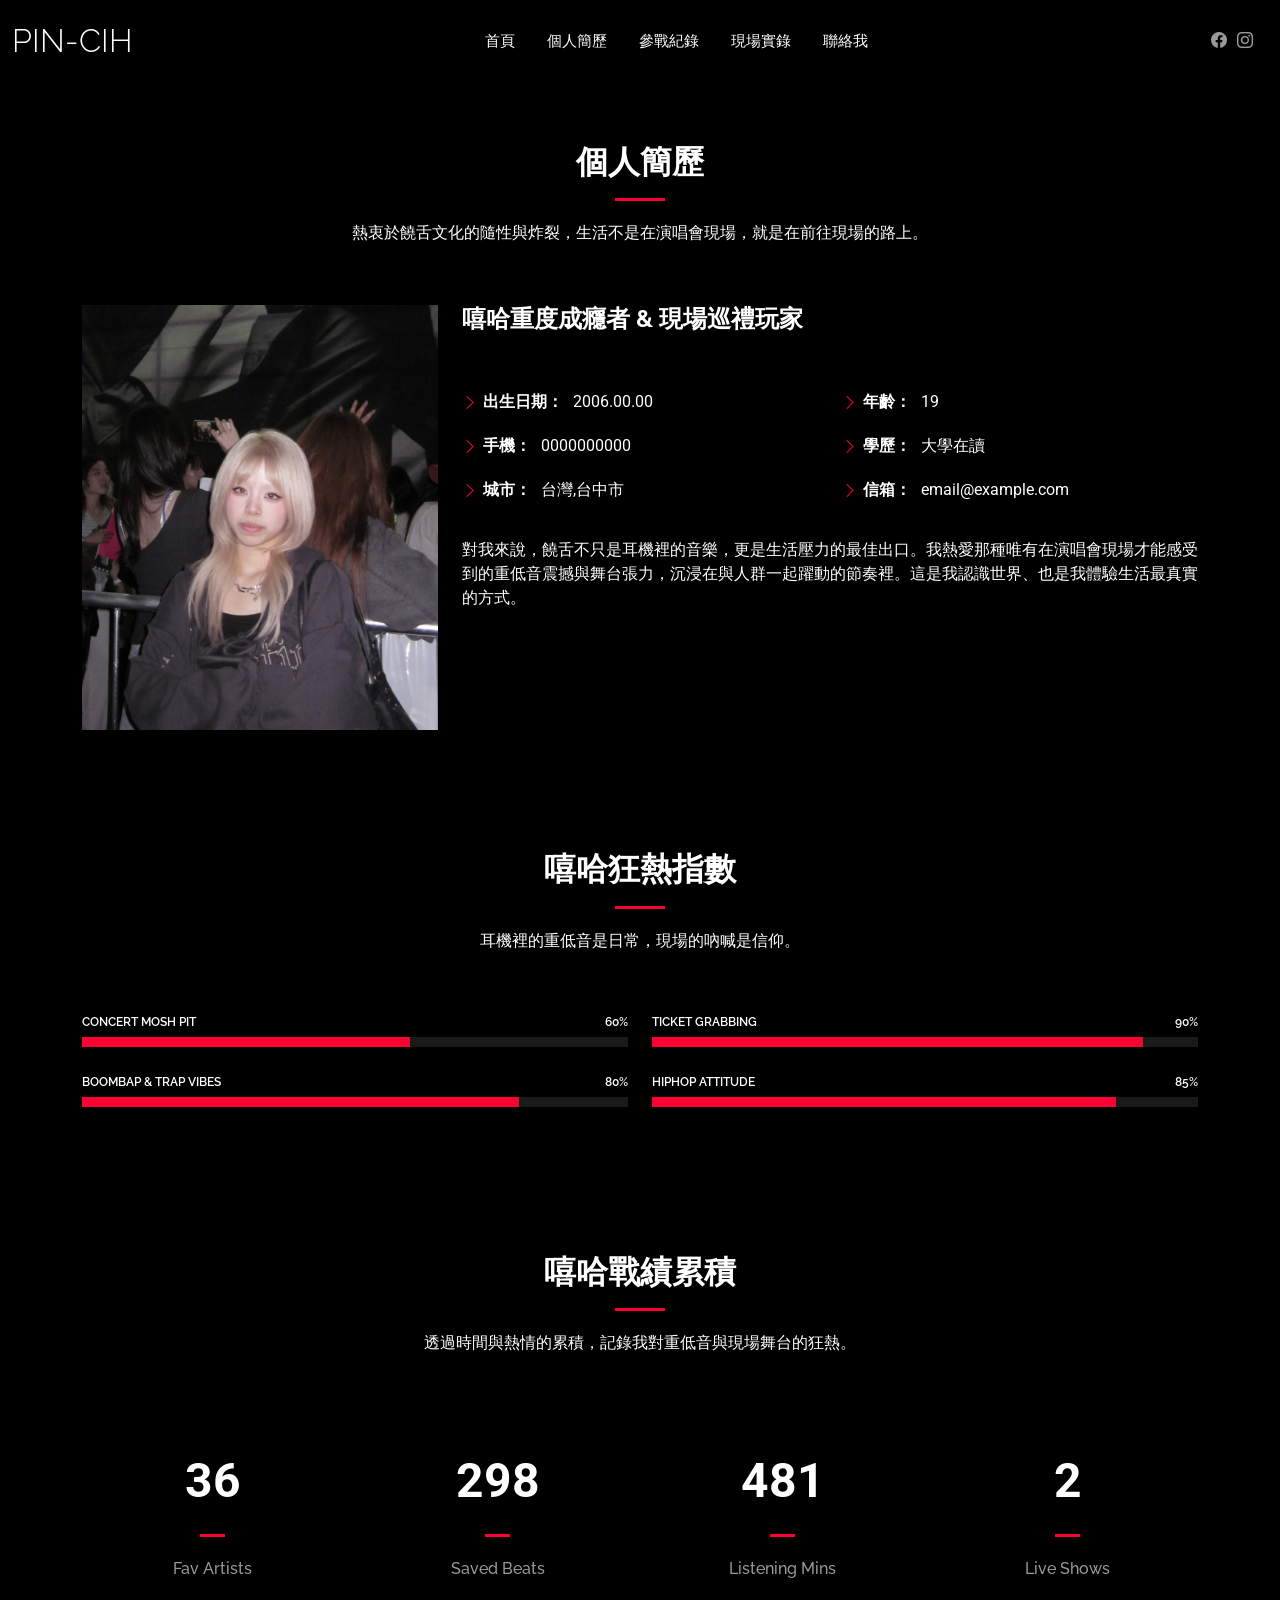
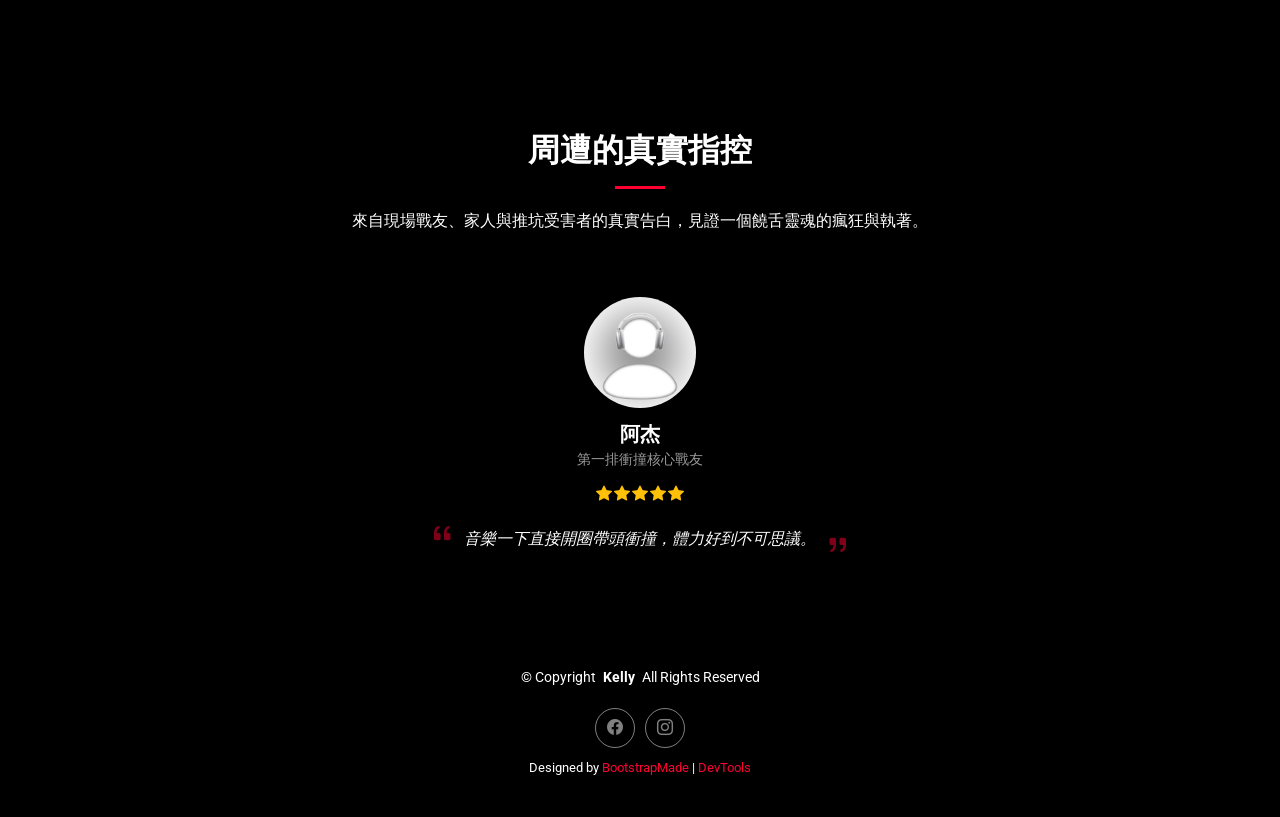
==== about.html @ 62c49e7a "Add files via upload" ====
<!DOCTYPE html>
<html lang="en">

<head>
  <meta charset="utf-8">
  <meta content="width=device-width, initial-scale=1.0" name="viewport">
  <title>About - Kelly Bootstrap Template</title>
  <meta name="description" content="">
  <meta name="keywords" content="">

  <!-- Favicons -->
  <link href="assets/img/49.PNG" rel="icon">
  <link href="assets/img/49.PNG" rel="apple-touch-icon">

  <!-- Fonts -->
  <link href="https://fonts.googleapis.com" rel="preconnect">
  <link href="https://fonts.gstatic.com" rel="preconnect" crossorigin>
  <link href="https://fonts.googleapis.com/css2?family=Roboto:ital,wght@0,100;0,300;0,400;0,500;0,700;0,900;1,100;1,300;1,400;1,500;1,700;1,900&family=Poppins:ital,wght@0,100;0,200;0,300;0,400;0,500;0,600;0,700;0,800;0,900;1,100;1,200;1,300;1,400;1,500;1,600;1,700;1,800;1,900&family=Raleway:ital,wght@0,100;0,200;0,300;0,400;0,500;0,600;0,700;0,800;0,900;1,100;1,200;1,300;1,400;1,500;1,600;1,700;1,800;1,900&display=swap" rel="stylesheet">

  <!-- Vendor CSS Files -->
  <link href="assets/vendor/bootstrap/css/bootstrap.min.css" rel="stylesheet">
  <link href="assets/vendor/bootstrap-icons/bootstrap-icons.css" rel="stylesheet">
  <link href="assets/vendor/aos/aos.css" rel="stylesheet">
  <link href="assets/vendor/swiper/swiper-bundle.min.css" rel="stylesheet">
  <link href="assets/vendor/glightbox/css/glightbox.min.css" rel="stylesheet">

  <!-- Main CSS File -->
  <link href="assets/css/main.css" rel="stylesheet">

  <!-- =======================================================
  * Template Name: Kelly
  * Template URL: https://bootstrapmade.com/kelly-free-bootstrap-cv-resume-html-template/
  * Updated: Aug 07 2024 with Bootstrap v5.3.3
  * Author: BootstrapMade.com
  * License: https://bootstrapmade.com/license/
  ======================================================== -->
</head>

<body class="about-page">

  <header id="header" class="header d-flex align-items-center light-background sticky-top">
    <div class="container-fluid position-relative d-flex align-items-center justify-content-between">

      <a href="index.html" class="logo d-flex align-items-center me-auto me-xl-0">
        <!-- Uncomment the line below if you also wish to use an image logo -->
        <!-- <img src="assets/img/logo.png" alt=""> -->
        <h1 class="sitename">PIN-CIH</h1>
      </a>
      <nav id="navmenu" class="navmenu">
        <ul>
          <li><a href="index.html">首頁</a></li>
          <li><a href="about.html">個人簡歷</a></li>
          <li><a href="resume.html">參戰紀錄</a></li>
          <li><a href="portfolio.html">現場實錄 <span class="arrow"></span></a>
          <li><a href="contact.html">聯絡我</a></li>
        </ul>
        <i class="mobile-nav-toggle d-xl-none bi bi-list"></i>
      </nav>
      <div class="header-social-links">
        <a href="#" class="facebook"><i class="bi bi-facebook"></i></a>
        <a href="#" class="instagram"><i class="bi bi-instagram"></i></a>
      </div>
    </div>
  </header>

  <main class="main">

    <!-- About Section -->
    <section id="about" class="about section">

      <!-- Section Title -->
      <div class="container section-title" data-aos="fade-up">
        <h2>個人簡歷</h2>
        <p>熱衷於饒舌文化的隨性與炸裂，生活不是在演唱會現場，就是在前往現場的路上。</p>
      </div><!-- End Section Title -->

      <div class="container" data-aos="fade-up" data-aos-delay="100">

        <div class="row gy-4 justify-content-center">
          <div class="col-lg-4">
            <img src="assets/img/23.JPG" class="img-fluid" alt="">
          </div>
          <div class="col-lg-8 content">
            <h2>嘻哈重度成癮者 &amp; 現場巡禮玩家</h2>
            <p class="fst-italic py-3">
            </p>
            <div class="row">
              <div class="col-lg-6">
                <ul>
                  <li><i class="bi bi-chevron-right"></i> <strong>出生日期：</strong> <span>2006.00.00</span></li>
                  <li><i class="bi bi-chevron-right"></i> <strong>手機：</strong> <span>0000000000</span></li>
                  <li><i class="bi bi-chevron-right"></i> <strong>城市：</strong> <span>台灣,台中市</span></li>
                </ul>
              </div>
              <div class="col-lg-6">
                <ul>
                  <li><i class="bi bi-chevron-right"></i> <strong>年齡：</strong> <span>19</span></li>
                  <li><i class="bi bi-chevron-right"></i> <strong>學歷：</strong> <span>大學在讀</span></li>
                  <li><i class="bi bi-chevron-right"></i> <strong>信箱：</strong> <span>email@example.com</span></li>
                </ul>
              </div>
            </div>
            <p class="py-3">
              對我來說，饒舌不只是耳機裡的音樂，更是生活壓力的最佳出口。我熱愛那種唯有在演唱會現場才能感受到的重低音震撼與舞台張力，沉浸在與人群一起躍動的節奏裡。這是我認識世界、也是我體驗生活最真實的方式。
            </p>
          </div>
        </div>

      </div>

    </section><!-- /About Section -->

    <!-- Skills Section -->
    <section id="skills" class="skills section">

      <!-- Section Title -->
      <div class="container section-title" data-aos="fade-up">
        <h2>嘻哈狂熱指數</h2>
        <p>耳機裡的重低音是日常，現場的吶喊是信仰。</p>
      </div><!-- End Section Title -->

      <div class="container" data-aos="fade-up" data-aos-delay="100">

        <div class="row skills-content skills-animation">

          <div class="col-lg-6">

            <div class="progress">
              <span class="skill"><span>CONCERT MOSH PIT</span> <i class="val">60%</i></span>
              <div class="progress-bar-wrap">
                <div class="progress-bar" role="progressbar" aria-valuenow="60" aria-valuemin="0" aria-valuemax="100"></div>
              </div>
            </div><!-- End Skills Item -->

            <div class="progress">
              <span class="skill"><span>BOOMBAP & TRAP VIBES</span> <i class="val">80%</i></span>
              <div class="progress-bar-wrap">
                <div class="progress-bar" role="progressbar" aria-valuenow="80" aria-valuemin="0" aria-valuemax="100"></div>
              </div>
            </div><!-- End Skills Item -->

          </div>

          <div class="col-lg-6">

            <div class="progress">
              <span class="skill"><span>TICKET GRABBING</span> <i class="val">90%</i></span>
              <div class="progress-bar-wrap">
                <div class="progress-bar" role="progressbar" aria-valuenow="90" aria-valuemin="0" aria-valuemax="100"></div>
              </div>
            </div><!-- End Skills Item -->

            <div class="progress">
              <span class="skill"><span>HIPHOP ATTITUDE</span> <i class="val">85%</i></span>
              <div class="progress-bar-wrap">
                <div class="progress-bar" role="progressbar" aria-valuenow="85" aria-valuemin="0" aria-valuemax="100"></div>
              </div>
            </div><!-- End Skills Item -->

          </div>

        </div>

      </div>

    </section><!-- /Skills Section -->

    <!-- Stats Section -->
    <section id="stats" class="stats section">

      <!-- Section Title -->
      <div class="container section-title" data-aos="fade-up">
        <h2>嘻哈戰績累積</h2>
        <p>透過時間與熱情的累積，記錄我對重低音與現場舞台的狂熱。</p>
      </div><!-- End Section Title -->

      <div class="container" data-aos="fade-up" data-aos-delay="100">

        <div class="row gy-4">

          <div class="col-lg-3 col-md-6">
            <div class="stats-item text-center w-100 h-100">
              <span data-purecounter-start="0" data-purecounter-end="71" data-purecounter-duration="1" class="purecounter"></span>
              <p>Fav Artists</p>
            </div>
          </div><!-- End Stats Item -->

          <div class="col-lg-3 col-md-6">
            <div class="stats-item text-center w-100 h-100">
              <span data-purecounter-start="0" data-purecounter-end="608" data-purecounter-duration="1" class="purecounter"></span>
              <p>Saved Beats</p>
            </div>
          </div><!-- End Stats Item -->

          <div class="col-lg-3 col-md-6">
            <div class="stats-item text-center w-100 h-100">
              <span data-purecounter-start="0" data-purecounter-end="1024" data-purecounter-duration="1" class="purecounter"></span>
              <p>Listening Mins</p>
            </div>
          </div><!-- End Stats Item -->

          <div class="col-lg-3 col-md-6">
            <div class="stats-item text-center w-100 h-100">
              <span data-purecounter-start="0" data-purecounter-end="5" data-purecounter-duration="1" class="purecounter"></span>
              <p>Live Shows</p>
            </div>
          </div><!-- End Stats Item -->

        </div>

      </div>

    </section><!-- /Stats Section -->

    <!-- Testimonials Section -->
    <section id="testimonials" class="testimonials section">

      <!-- Section Title -->
      <div class="container section-title" data-aos="fade-up">
        <h2>周遭的真實指控</h2>
        <p>來自現場戰友、家人與推坑受害者的真實告白，見證一個饒舌靈魂的瘋狂與執著。</p>
      </div><!-- End Section Title -->

      <div class="container" data-aos="fade-up" data-aos-delay="100">

        <div class="swiper init-swiper">
          <script type="application/json" class="swiper-config">
            {
              "loop": true,
              "speed": 600,
              "autoplay": {
                "delay": 5000
              },
              "slidesPerView": "auto",
              "pagination": {
                "el": ".swiper-pagination",
                "type": "bullets",
                "clickable": true
              }
            }
          </script>
          <div class="swiper-wrapper">

            <div class="swiper-slide">
              <div class="testimonial-item">
                <img src="assets/img/testimonials/4.jpg" class="testimonial-img" alt="">
                <h3>阿杰</h3>
                <h4>第一排衝撞核心戰友</h4>
                <div class="stars">
                  <i class="bi bi-star-fill"></i><i class="bi bi-star-fill"></i><i class="bi bi-star-fill"></i><i class="bi bi-star-fill"></i><i class="bi bi-star-fill"></i>
                </div>
                <p>
                  <i class="bi bi-quote quote-icon-left"></i>
                  <span>音樂一下直接開圈帶頭衝撞，體力好到不可思議。 </span>
                  <i class="bi bi-quote quote-icon-right"></i>
                </p>
              </div>
            </div><!-- End testimonial item -->

            <div class="swiper-slide">
              <div class="testimonial-item">
                <img src="assets/img/testimonials/22.jpg" class="testimonial-img" alt="">
                <h3>老媽</h3>
                <h4>首席出國審查官</h4>
                <div class="stars">
                  <i class="bi bi-star-fill"></i><i class="bi bi-star-fill"></i><i class="bi bi-star-fill"></i><i class="bi bi-star-fill"></i><i class="bi bi-star-fill"></i>
                </div>
                <p>
                  <i class="bi bi-quote quote-icon-left"></i>
                  <span>她對嘻哈和追現場的執著，已經到了一種讓人佩服的境界。</span>
                  <i class="bi bi-quote quote-icon-right"></i>
                </p>
              </div>
            </div><!-- End testimonial item -->

            <div class="swiper-slide">
              <div class="testimonial-item">
                <img src="assets/img/testimonials/24.jpg" class="testimonial-img" alt="">
                <h3>小明</h3>
                <h4>被推坑的流行樂迷</h4>
                <div class="stars">
                  <i class="bi bi-star-fill"></i><i class="bi bi-star-fill"></i><i class="bi bi-star-fill"></i><i class="bi bi-star-fill"></i><i class="bi bi-star-fill"></i>
                </div>
                <p>
                  <i class="bi bi-quote quote-icon-left"></i>
                  <span>本來我只聽抒情歌，直到被她瘋狂轟炸私房饒舌歌單。</span>
                  <i class="bi bi-quote quote-icon-right"></i>
                </p>
              </div>
            </div><!-- End testimonial item -->

            <div class="swiper-slide">

          </div>
          <div class="swiper-pagination"></div>
        </div>

      </div>

    </section><!-- /Testimonials Section -->

  </main>

  <footer id="footer" class="footer light-background">

    <div class="container">
      <div class="copyright text-center ">
        <p>© <span>Copyright</span> <strong class="px-1 sitename">Kelly</strong> <span>All Rights Reserved<br></span></p>
      </div>
      <div class="social-links d-flex justify-content-center">
        <a href=""><i class="bi bi-facebook"></i></a>
        <a href=""><i class="bi bi-instagram"></i></a>
      </div>
      <div class="credits">
        <!-- All the links in the footer should remain intact. -->
        <!-- You can delete the links only if you've purchased the pro version. -->
        <!-- Licensing information: https://bootstrapmade.com/license/ -->
        <!-- Purchase the pro version with working PHP/AJAX contact form: [buy-url] -->
        Designed by <a href="https://bootstrapmade.com/">BootstrapMade</a> | <a href="https://bootstrapmade.com/tools/">DevTools</a>
      </div>
    </div>

  </footer>

  <!-- Scroll Top -->
  <a href="#" id="scroll-top" class="scroll-top d-flex align-items-center justify-content-center"><i class="bi bi-arrow-up-short"></i></a>

  <!-- Preloader -->
  <div id="preloader"></div>

  <!-- Vendor JS Files -->
  <script src="assets/vendor/bootstrap/js/bootstrap.bundle.min.js"></script>
  <script src="assets/vendor/php-email-form/validate.js"></script>
  <script src="assets/vendor/aos/aos.js"></script>
  <script src="assets/vendor/waypoints/noframework.waypoints.js"></script>
  <script src="assets/vendor/purecounter/purecounter_vanilla.js"></script>
  <script src="assets/vendor/swiper/swiper-bundle.min.js"></script>
  <script src="assets/vendor/glightbox/js/glightbox.min.js"></script>
  <script src="assets/vendor/imagesloaded/imagesloaded.pkgd.min.js"></script>
  <script src="assets/vendor/isotope-layout/isotope.pkgd.min.js"></script>

  <!-- Main JS File -->
  <script src="assets/js/main.js"></script>

</body>

</html>
---- assets/css/main.css ----
/**
* Template Name: Kelly
* Template URL: https://bootstrapmade.com/kelly-free-bootstrap-cv-resume-html-template/
* Updated: Aug 07 2024 with Bootstrap v5.3.3
* Author: BootstrapMade.com
* License: https://bootstrapmade.com/license/
*/

/*--------------------------------------------------------------
# Font & Color Variables
# Help: https://bootstrapmade.com/color-system/
--------------------------------------------------------------*/
/* Fonts */
:root {
  --default-font: "Roboto",  system-ui, -apple-system, "Segoe UI", Roboto, "Helvetica Neue", Arial, "Noto Sans", "Liberation Sans", sans-serif, "Apple Color Emoji", "Segoe UI Emoji", "Segoe UI Symbol", "Noto Color Emoji";
  --heading-font: "Raleway",  sans-serif;
  --nav-font: "Poppins",  sans-serif;
}

/* Global Colors - The following color variables are used throughout the website. Updating them here will change the color scheme of the entire website */
:root { 
  --background-color:#000000; /* Background color for the entire website, including individual sections */
  --default-color:#ffffff; /* Default color used for the majority of the text content across the entire website */
  --heading-color: #ffffff; /* Color for headings, subheadings and title throughout the website */
  --accent-color: #ff0033; /* Accent color that represents your brand on the website. It's used for buttons, links, and other elements that need to stand out */
  --surface-color: #111111; /* The surface color is used as a background of boxed elements within sections, such as cards, icon boxes, or other elements that require a visual separation from the global background. */
  --contrast-color: #ffffff; /* Contrast color for text, ensuring readability against backgrounds of accent, heading, or default colors. */
}

/* Nav Menu Colors - The following color variables are used specifically for the navigation menu. They are separate from the global colors to allow for more customization options */
:root {
  --nav-color: #ffffff;  /* The default color of the main navmenu links */
  --nav-hover-color: #ff0033; /* Applied to main navmenu links when they are hovered over or active */
  --nav-mobile-background-color: #000000; /* Used as the background color for mobile navigation menu */
  --nav-dropdown-background-color: #111111; /* Used as the background color for dropdown items that appear when hovering over primary navigation items */
  --nav-dropdown-color: #ffffff; /* Used for navigation links of the dropdown items in the navigation menu. */
  --nav-dropdown-hover-color: #ff0033; /* Similar to --nav-hover-color, this color is applied to dropdown navigation links when they are hovered over. */
}

/* Color Presets - These classes override global colors when applied to any section or element, providing reuse of the sam color scheme. */

.light-background {
  --background-color: #e9e8e6;
  --surface-color: #ffffff;
}

.dark-background {
  --background-color: #060606;
  --default-color: #ffffff;
  --heading-color: #ffffff;
  --surface-color: #252525;
  --contrast-color: #ffffff;
}

/* Smooth scroll */
:root {
  scroll-behavior: smooth;
}

/*--------------------------------------------------------------
# General Styling & Shared Classes
--------------------------------------------------------------*/
body {
  color: var(--default-color);
  background-color: var(--background-color);
  font-family: var(--default-font);
}

a {
  color: var(--accent-color);
  text-decoration: none;
  transition: 0.3s;
}

a:hover {
  color: color-mix(in srgb, var(--accent-color), transparent 25%);
  text-decoration: none;
}

h1,
h2,
h3,
h4,
h5,
h6 {
  color: var(--heading-color);
  font-family: var(--heading-font);
}

/* PHP Email Form Messages
------------------------------*/
.php-email-form .error-message {display: none !important;
  visibility: hidden !important; /* 隱藏元素 */
  opacity: 0 !important;          /* 變成完全透明 */
  height: 0 !important;           /* 高度歸零 */
  padding: 0 !important;          /* 內邊距歸零（消滅紅色大區塊） */
  margin: 0 !important;           /* 外邊距歸零 */
  border: none !important;        /* 拔掉任何邊框 */
  font-size: 0 !important;        /* 字體縮小到不見 */
}

.php-email-form .sent-message {
  display: none;
  color: #ffffff;
  background: #059652;
  text-align: center;
  padding: 15px;
  margin-bottom: 24px;
  font-weight: 600;
}

.php-email-form .loading {
  display: none;
  background: var(--surface-color);
  text-align: center;
  padding: 15px;
  margin-bottom: 24px;
}

.php-email-form .loading:before {
  content: "";
  display: inline-block;
  border-radius: 50%;
  width: 24px;
  height: 24px;
  margin: 0 10px -6px 0;
  border: 3px solid var(--accent-color);
  border-top-color: var(--surface-color);
  animation: php-email-form-loading 1s linear infinite;
}

@keyframes php-email-form-loading {
  0% {
    transform: rotate(0deg);
  }

  100% {
    transform: rotate(360deg);
  }
}

/*--------------------------------------------------------------
# Global Header
--------------------------------------------------------------*/
.header {
  color: var(--default-color);
  background-color: var(--background-color);
  padding: 15px 0;
  transition: all 0.5s;
  z-index: 997;
  box-shadow: 0px 0 18px rgba(0, 0, 0, 0.1);
}

.header .logo {
  line-height: 1;
}

.header .logo img {
  max-height: 36px;
  margin-right: 8px;
}

.header .logo h1 {
  font-size: 32px;
  margin: 0;
  font-weight: 300;
  text-transform: uppercase;
  color: var(--heading-color);
}

.header .header-social-links {
  padding-right: 15px;
}

.header .header-social-links a {
  color: color-mix(in srgb, var(--default-color), transparent 40%);
  padding-left: 6px;
  display: inline-block;
  transition: 0.3s;
  font-size: 16px;
}

.header .header-social-links a:hover {
  color: var(--accent-color);
}

.header .header-social-links a i {
  line-height: 0px;
}

@media (max-width: 1200px) {
  .header .logo {
    order: 1;
  }

  .header .header-social-links {
    order: 2;
  }

  .header .navmenu {
    order: 3;
  }
}

/*--------------------------------------------------------------
# Navigation Menu
--------------------------------------------------------------*/
/* Desktop Navigation */
@media (min-width: 1200px) {
  .navmenu {
    padding: 0;
  }

  .navmenu ul {
    margin: 0;
    padding: 0;
    display: flex;
    list-style: none;
    align-items: center;
  }

  .navmenu li {
    position: relative;
  }

  .navmenu>ul>li {
    white-space: nowrap;
    padding: 15px 14px;
  }

  .navmenu>ul>li:last-child {
    padding-right: 0;
  }

  .navmenu a,
  .navmenu a:focus {
    color: var(--nav-color);
    font-size: 15px;
    padding: 0 2px;
    font-family: var(--nav-font);
    font-weight: 400;
    display: flex;
    align-items: center;
    justify-content: space-between;
    white-space: nowrap;
    transition: 0.3s;
    position: relative;
  }

  .navmenu a i,
  .navmenu a:focus i {
    font-size: 12px;
    line-height: 0;
    margin-left: 5px;
    transition: 0.3s;
  }

  .navmenu>ul>li>a:before {
    content: "";
    position: absolute;
    height: 2px;
    bottom: -6px;
    left: 0;
    background-color: var(--nav-hover-color);
    visibility: hidden;
    width: 0px;
    transition: all 0.3s ease-in-out 0s;
  }

  .navmenu a:hover:before,
  .navmenu li:hover>a:before,
  .navmenu .active:before {
    visibility: visible;
    width: 25px;
  }

  .navmenu li:hover>a,
  .navmenu .active,
  .navmenu .active:focus {
    color: var(--nav-hover-color);
  }

  .navmenu .dropdown ul {
    margin: 0;
    padding: 10px 0;
    background: var(--nav-dropdown-background-color);
    display: block;
    position: absolute;
    visibility: hidden;
    left: 14px;
    top: 130%;
    opacity: 0;
    transition: 0.3s;
    border-radius: 4px;
    z-index: 99;
    box-shadow: 0px 0px 30px rgba(0, 0, 0, 0.1);
  }

  .navmenu .dropdown ul li {
    min-width: 200px;
  }

  .navmenu .dropdown ul a {
    padding: 10px 20px;
    font-size: 15px;
    text-transform: none;
    color: var(--nav-dropdown-color);
  }

  .navmenu .dropdown ul a i {
    font-size: 12px;
  }

  .navmenu .dropdown ul a:hover,
  .navmenu .dropdown ul .active:hover,
  .navmenu .dropdown ul li:hover>a {
    color: var(--nav-dropdown-hover-color);
  }

  .navmenu .dropdown:hover>ul {
    opacity: 1;
    top: 100%;
    visibility: visible;
  }

  .navmenu .dropdown .dropdown ul {
    top: 0;
    left: -90%;
    visibility: hidden;
  }

  .navmenu .dropdown .dropdown:hover>ul {
    opacity: 1;
    top: 0;
    left: -100%;
    visibility: visible;
  }
}

/* Mobile Navigation */
@media (max-width: 1199px) {
  .mobile-nav-toggle {
    color: var(--nav-color);
    font-size: 28px;
    line-height: 0;
    margin-right: 10px;
    cursor: pointer;
    transition: color 0.3s;
  }

  .navmenu {
    padding: 0;
    z-index: 9997;
  }

  .navmenu ul {
    display: none;
    list-style: none;
    position: absolute;
    inset: 60px 20px 20px 20px;
    padding: 10px 0;
    margin: 0;
    border-radius: 6px;
    background-color: var(--nav-mobile-background-color);
    border: 1px solid color-mix(in srgb, var(--default-color), transparent 90%);
    box-shadow: none;
    overflow-y: auto;
    transition: 0.3s;
    z-index: 9998;
  }

  .navmenu a,
  .navmenu a:focus {
    color: var(--nav-dropdown-color);
    padding: 10px 20px;
    font-family: var(--nav-font);
    font-size: 17px;
    font-weight: 500;
    display: flex;
    align-items: center;
    justify-content: space-between;
    white-space: nowrap;
    transition: 0.3s;
  }

  .navmenu a i,
  .navmenu a:focus i {
    font-size: 12px;
    line-height: 0;
    margin-left: 5px;
    width: 30px;
    height: 30px;
    display: flex;
    align-items: center;
    justify-content: center;
    border-radius: 50%;
    transition: 0.3s;
    background-color: color-mix(in srgb, var(--accent-color), transparent 90%);
  }

  .navmenu a i:hover,
  .navmenu a:focus i:hover {
    background-color: var(--accent-color);
    color: var(--contrast-color);
  }

  .navmenu a:hover,
  .navmenu .active,
  .navmenu .active:focus {
    color: var(--nav-dropdown-hover-color);
  }

  .navmenu .active i,
  .navmenu .active:focus i {
    background-color: var(--accent-color);
    color: var(--contrast-color);
    transform: rotate(180deg);
  }

  .navmenu .dropdown ul {
    position: static;
    display: none;
    z-index: 99;
    padding: 10px 0;
    margin: 10px 20px;
    background-color: var(--nav-dropdown-background-color);
    transition: all 0.5s ease-in-out;
  }

  .navmenu .dropdown ul ul {
    background-color: rgba(33, 37, 41, 0.1);
  }

  .navmenu .dropdown>.dropdown-active {
    display: block;
    background-color: rgba(33, 37, 41, 0.03);
  }

  .mobile-nav-active {
    overflow: hidden;
  }

  .mobile-nav-active .mobile-nav-toggle {
    color: #fff;
    position: absolute;
    font-size: 32px;
    top: 15px;
    right: 15px;
    margin-right: 0;
    z-index: 9999;
  }

  .mobile-nav-active .navmenu {
    position: fixed;
    overflow: hidden;
    inset: 0;
    background: rgba(33, 37, 41, 0.8);
    transition: 0.3s;
  }

  .mobile-nav-active .navmenu>ul {
    display: block;
  }
}

/*--------------------------------------------------------------
# Global Footer
--------------------------------------------------------------*/
.footer {
  color: var(--default-color);
  background-color: var(--background-color);
  font-size: 14px;
  padding: 40px 0;
  position: relative;
}

.footer .copyright p {
  margin-bottom: 0;
}

.footer .social-links {
  margin-top: 20px;
}

.footer .social-links a {
  display: flex;
  align-items: center;
  justify-content: center;
  width: 40px;
  height: 40px;
  border-radius: 50%;
  border: 1px solid color-mix(in srgb, var(--default-color), transparent 50%);
  font-size: 16px;
  color: color-mix(in srgb, var(--default-color), transparent 50%);
  margin: 0 5px;
  transition: 0.3s;
}

.footer .social-links a:hover {
  color: var(--accent-color);
  border-color: var(--accent-color);
}

.footer .credits {
  margin-top: 10px;
  font-size: 13px;
  text-align: center;
}

/*--------------------------------------------------------------
# Preloader
--------------------------------------------------------------*/
#preloader {
  position: fixed;
  inset: 0;
  z-index: 9999;
  overflow: hidden;
  background-color: var(--background-color);
  transition: all 0.6s ease-out;
  width: 100%;
  height: 100vh;
}

#preloader:before,
#preloader:after {
  content: "";
  position: absolute;
  border: 4px solid var(--accent-color);
  border-radius: 50%;
  animation: animate-preloader 2s cubic-bezier(0, 0.2, 0.8, 1) infinite;
}

#preloader:after {
  animation-delay: -0.5s;
}

@keyframes animate-preloader {
  0% {
    width: 10px;
    height: 10px;
    top: calc(50% - 5px);
    left: calc(50% - 5px);
    opacity: 1;
  }

  100% {
    width: 72px;
    height: 72px;
    top: calc(50% - 36px);
    left: calc(50% - 36px);
    opacity: 0;
  }
}

/*--------------------------------------------------------------
# Scroll Top Button
--------------------------------------------------------------*/
.scroll-top {
  position: fixed;
  visibility: hidden;
  opacity: 0;
  right: 15px;
  bottom: -15px;
  z-index: 99999;
  background-color: var(--accent-color);
  width: 44px;
  height: 44px;
  border-radius: 50px;
  transition: all 0.4s;
}

.scroll-top i {
  font-size: 24px;
  color: var(--contrast-color);
  line-height: 0;
}

.scroll-top:hover {
  background-color: color-mix(in srgb, var(--accent-color), transparent 20%);
  color: var(--contrast-color);
}

.scroll-top.active {
  visibility: visible;
  opacity: 1;
  bottom: 15px;
}

/*--------------------------------------------------------------
# Disable aos animation delay on mobile devices
--------------------------------------------------------------*/
@media screen and (max-width: 768px) {
  [data-aos-delay] {
    transition-delay: 0 !important;
  }
}

/*--------------------------------------------------------------
# Global Page Titles & Breadcrumbs
--------------------------------------------------------------*/
.page-title {
  color: var(--default-color);
  background-color: var(--background-color);
  padding: 25px 0;
  position: relative;
  border-bottom: 1px solid color-mix(in srgb, var(--default-color), transparent 85%);
}

.page-title h1 {
  font-size: 24px;
  font-weight: 400;
}

.page-title .breadcrumbs ol {
  display: flex;
  flex-wrap: wrap;
  list-style: none;
  padding: 0;
  margin: 0;
  font-size: 14px;
  font-weight: 400;
}

.page-title .breadcrumbs ol li+li {
  padding-left: 10px;
}

.page-title .breadcrumbs ol li+li::before {
  content: "/";
  display: inline-block;
  padding-right: 10px;
  color: color-mix(in srgb, var(--default-color), transparent 70%);
}

/*--------------------------------------------------------------
# Global Sections
--------------------------------------------------------------*/
section,
.section {
  color: var(--default-color);
  background-color: var(--background-color);
  padding: 60px 0;
  scroll-margin-top: 100px;
  overflow: clip;
}

@media (max-width: 1199px) {

  section,
  .section {
    scroll-margin-top: 66px;
  }
}

/*--------------------------------------------------------------
# Global Section Titles
--------------------------------------------------------------*/
.section-title {
  text-align: center;
  padding-bottom: 60px;
  position: relative;
}

.section-title h2 {
  font-size: 32px;
  font-weight: 700;
  margin-bottom: 20px;
  padding-bottom: 20px;
  position: relative;
}

.section-title h2:after {
  content: "";
  position: absolute;
  display: block;
  width: 50px;
  height: 3px;
  background: var(--accent-color);
  left: 0;
  right: 0;
  bottom: 0;
  margin: auto;
}

.section-title p {
  margin-bottom: 0;
}

/*--------------------------------------------------------------
# Hero Section
--------------------------------------------------------------*/
.hero {
  width: 100%;
  min-height: calc(100vh - 82px);
  position: relative;
  padding: 80px 0;
  display: flex;
  align-items: center;
  justify-content: center;
}

@media (max-width: 1200px) {
  .hero {
    min-height: calc(100vh - 68px);
  }
}

.hero img {
  position: absolute;
  inset: 0;
  display: block;
  width: 100%;
  height: 100%;
  object-fit: cover;
  z-index: 1;
}

.hero .container {
  position: relative;
  z-index: 3;
}

.hero h2 {
  margin: 0;
  font-size: 48px;
  font-weight: 700;
}

.hero p {
  margin: 10px 0 0 0;
  font-size: 24px;
  color: var(--heading-color);
}

.hero .btn-get-started {
  color: var(--contrast-color);
  background: var(--accent-color);
  font-family: var(--heading-font);
  text-transform: uppercase;
  font-weight: 600;
  font-size: 12px;
  letter-spacing: 1px;
  display: inline-block;
  padding: 12px 40px;
  border-radius: 50px;
  transition: 0.5s;
  margin-top: 30px;
}

.hero .btn-get-started:hover {
  background: color-mix(in srgb, var(--accent-color) 90%, white 20%);
}

@media (max-width: 768px) {
  .hero h2 {
    font-size: 32px;
  }

  .hero p {
    font-size: 18px;
  }
}

/*--------------------------------------------------------------
# About Section
--------------------------------------------------------------*/
.about .content h2 {
  font-weight: 700;
  font-size: 24px;
}

.about .content ul {
  list-style: none;
  padding: 0;
}

.about .content ul li {
  margin-bottom: 20px;
  display: flex;
  align-items: center;
}

.about .content ul strong {
  margin-right: 10px;
}

.about .content ul i {
  font-size: 16px;
  margin-right: 5px;
  color: var(--accent-color);
  line-height: 0;
}

/*--------------------------------------------------------------
# Skills Section
--------------------------------------------------------------*/
.skills .progress {
  height: 60px;
  display: block;
  background: none;
  border-radius: 0;
}

.skills .progress .skill {
  color: var(--heading-color);
  padding: 0;
  margin: 0 0 6px 0;
  text-transform: uppercase;
  display: block;
  font-weight: 600;
  font-family: var(--heading-font);
}

.skills .progress .skill .val {
  float: right;
  font-style: normal;
}

.skills .progress-bar-wrap {
  background: color-mix(in srgb, var(--default-color), transparent 90%);
  height: 10px;
}

.skills .progress-bar {
  width: 1px;
  height: 10px;
  transition: 0.9s;
  background-color: var(--accent-color);
}

/*--------------------------------------------------------------
# Stats Section
--------------------------------------------------------------*/
.stats .stats-item {
  padding: 30px;
  width: 100%;
}

.stats .stats-item span {
  color: var(--heading-color);
  font-size: 48px;
  display: block;
  font-weight: 700;
  margin-bottom: 20px;
  padding-bottom: 20px;
  position: relative;
}

.stats .stats-item span:after {
  content: "";
  position: absolute;
  display: block;
  width: 25px;
  height: 3px;
  background: var(--accent-color);
  left: 0;
  right: 0;
  bottom: 0;
  margin: auto;
}

.stats .stats-item p {
  color: color-mix(in srgb, var(--default-color), transparent 40%);
  padding: 0;
  margin: 0;
  font-family: var(--heading-font);
  font-weight: 500;
}

/*--------------------------------------------------------------
# Testimonials Section
--------------------------------------------------------------*/
.testimonials .section-header {
  margin-bottom: 40px;
}

.testimonials .testimonials-carousel,
.testimonials .testimonials-slider {
  overflow: hidden;
}

.testimonials .testimonial-item {
  text-align: center;
}

.testimonials .testimonial-item .testimonial-img {
  width: 120px;
  border-radius: 50%;
  border: 4px solid var(--background-color);
  margin: 0 auto;
}

.testimonials .testimonial-item h3 {
  font-size: 20px;
  font-weight: bold;
  margin: 10px 0 5px 0;
}

.testimonials .testimonial-item h4 {
  font-size: 14px;
  color: color-mix(in srgb, var(--default-color), transparent 40%);
  margin: 0 0 15px 0;
}

.testimonials .testimonial-item .stars {
  margin-bottom: 15px;
}

.testimonials .testimonial-item .stars i {
  color: #ffc107;
  margin: 0 1px;
}

.testimonials .testimonial-item .quote-icon-left,
.testimonials .testimonial-item .quote-icon-right {
  color: color-mix(in srgb, var(--accent-color), transparent 50%);
  font-size: 26px;
  line-height: 0;
}

.testimonials .testimonial-item .quote-icon-left {
  display: inline-block;
  left: -5px;
  position: relative;
}

.testimonials .testimonial-item .quote-icon-right {
  display: inline-block;
  right: -5px;
  position: relative;
  top: 10px;
  transform: scale(-1, -1);
}

.testimonials .testimonial-item p {
  font-style: italic;
  margin: 0 auto 15px auto;
}

.testimonials .swiper-wrapper {
  height: auto;
}

.testimonials .swiper-pagination {
  margin-top: 20px;
  position: relative;
}

.testimonials .swiper-pagination .swiper-pagination-bullet {
  width: 12px;
  height: 12px;
  opacity: 1;
  background-color: color-mix(in srgb, var(--default-color), transparent 85%);
}

.testimonials .swiper-pagination .swiper-pagination-bullet-active {
  background-color: var(--accent-color);
}

@media (min-width: 992px) {
  .testimonials .testimonial-item p {
    width: 80%;
  }
}

/*--------------------------------------------------------------
# Resume Section
--------------------------------------------------------------*/
.resume .resume-title {
  color: var(--heading-color);
  font-size: 26px;
  font-weight: 700;
  margin-top: 20px;
  margin-bottom: 20px;
}

.resume .resume-item {
  padding: 0 0 20px 20px;
  margin-top: -2px;
  border-left: 2px solid var(--accent-color);
  position: relative;
}

.resume .resume-item h4 {
  line-height: 18px;
  font-size: 18px;
  font-weight: 600;
  text-transform: uppercase;
  color: color-mix(in srgb, var(--default-color), transparent 20%);
  margin-bottom: 10px;
}

.resume .resume-item h5 {
  font-size: 16px;
  padding: 5px 15px;
  display: inline-block;
  font-weight: 600;
  margin-bottom: 10px;
}

.resume .resume-item ul {
  padding-left: 20px;
}

.resume .resume-item ul li {
  padding-bottom: 10px;
}

.resume .resume-item:last-child {
  padding-bottom: 0;
}

.resume .resume-item::before {
  content: "";
  position: absolute;
  width: 16px;
  height: 16px;
  border-radius: 50px;
  left: -9px;
  top: 0;
  background: var(--background-color);
  border: 2px solid var(--accent-color);
}

/*--------------------------------------------------------------
# Services Section
--------------------------------------------------------------*/
.services .service-item {
  background-color: var(--surface-color);
  box-shadow: 0px 5px 90px 0px rgba(0, 0, 0, 0.1);
  height: 100%;
  padding: 60px 30px;
  text-align: center;
  transition: 0.3s;
  border-radius: 5px;
}

.services .service-item .icon {
  margin: 0 auto;
  width: 100px;
  height: 100px;
  display: flex;
  align-items: center;
  justify-content: center;
  transition: ease-in-out 0.3s;
  position: relative;
}

.services .service-item .icon i {
  font-size: 36px;
  transition: 0.5s;
  position: relative;
}

.services .service-item .icon svg {
  position: absolute;
  top: 0;
  left: 0;
}

.services .service-item .icon svg path {
  transition: 0.5s;
  fill: color-mix(in srgb, var(--default-color), transparent 95%);
}

.services .service-item h3 {
  font-weight: 700;
  margin: 10px 0 15px 0;
  font-size: 22px;
}

.services .service-item p {
  line-height: 24px;
  font-size: 14px;
  margin-bottom: 0;
}

.services .service-item:hover {
  box-shadow: 0px 5px 35px 0px rgba(0, 0, 0, 0.1);
}

.services .service-item.item-cyan i {
  color: #0dcaf0;
}

.services .service-item.item-cyan:hover .icon i {
  color: #fff;
}

.services .service-item.item-cyan:hover .icon path {
  fill: #0dcaf0;
}

.services .service-item.item-orange i {
  color: #fd7e14;
}

.services .service-item.item-orange:hover .icon i {
  color: #fff;
}

.services .service-item.item-orange:hover .icon path {
  fill: #fd7e14;
}

.services .service-item.item-teal i {
  color: #20c997;
}

.services .service-item.item-teal:hover .icon i {
  color: #fff;
}

.services .service-item.item-teal:hover .icon path {
  fill: #20c997;
}

.services .service-item.item-red i {
  color: #df1529;
}

.services .service-item.item-red:hover .icon i {
  color: #fff;
}

.services .service-item.item-red:hover .icon path {
  fill: #df1529;
}

.services .service-item.item-indigo i {
  color: #6610f2;
}

.services .service-item.item-indigo:hover .icon i {
  color: #fff;
}

.services .service-item.item-indigo:hover .icon path {
  fill: #6610f2;
}

.services .service-item.item-pink i {
  color: #f3268c;
}

.services .service-item.item-pink:hover .icon i {
  color: #fff;
}

.services .service-item.item-pink:hover .icon path {
  fill: #f3268c;
}

/*--------------------------------------------------------------
# Portfolio Section
--------------------------------------------------------------*/
.portfolio .portfolio-filters {
  padding: 0;
  margin: 0 auto 20px auto;
  list-style: none;
  text-align: center;
}

.portfolio .portfolio-filters li {
  cursor: pointer;
  display: inline-block;
  padding: 8px 20px 10px 20px;
  margin: 0;
  font-size: 15px;
  font-weight: 500;
  line-height: 1;
  margin-bottom: 5px;
  border-radius: 50px;
  transition: all 0.3s ease-in-out;
  font-family: var(--heading-font);
}

.portfolio .portfolio-filters li:hover,
.portfolio .portfolio-filters li.filter-active {
  color: var(--contrast-color);
  background-color: var(--accent-color);
}

.portfolio .portfolio-filters li:first-child {
  margin-left: 0;
}

.portfolio .portfolio-filters li:last-child {
  margin-right: 0;
}

@media (max-width: 575px) {
  .portfolio .portfolio-filters li {
    font-size: 14px;
    margin: 0 0 10px 0;
  }
}

.portfolio .portfolio-item {
  position: relative;
  overflow: hidden;
}

.portfolio .portfolio-item .portfolio-info {
  opacity: 0;
  position: absolute;
  left: 12px;
  right: 12px;
  bottom: -100%;
  z-index: 3;
  transition: all ease-in-out 0.5s;
  background: color-mix(in srgb, var(--surface-color), transparent 10%);
  padding: 15px;
}

.portfolio .portfolio-item .portfolio-info h4 {
  font-size: 18px;
  font-weight: 600;
  padding-right: 50px;
}

.portfolio .portfolio-item .portfolio-info p {
  color: color-mix(in srgb, var(--default-color), transparent 30%);
  font-size: 14px;
  margin-bottom: 0;
  padding-right: 50px;
}

.portfolio .portfolio-item .portfolio-info .preview-link,
.portfolio .portfolio-item .portfolio-info .details-link {
  position: absolute;
  right: 50px;
  font-size: 24px;
  top: calc(50% - 14px);
  color: color-mix(in srgb, var(--default-color), transparent 30%);
  transition: 0.3s;
  line-height: 0;
}

.portfolio .portfolio-item .portfolio-info .preview-link:hover,
.portfolio .portfolio-item .portfolio-info .details-link:hover {
  color: var(--accent-color);
}

.portfolio .portfolio-item .portfolio-info .details-link {
  right: 14px;
  font-size: 28px;
}

.portfolio .portfolio-item:hover .portfolio-info {
  opacity: 1;
  bottom: 0;
}

/*--------------------------------------------------------------
# Portfolio Details Section
--------------------------------------------------------------*/
.portfolio-details .portfolio-details-slider img {
  width: 100%;
}

.portfolio-details .portfolio-details-slider .swiper-pagination {
  margin-top: 20px;
  position: relative;
}

.portfolio-details .portfolio-details-slider .swiper-pagination .swiper-pagination-bullet {
  width: 12px;
  height: 12px;
  background-color: color-mix(in srgb, var(--default-color), transparent 85%);
  opacity: 1;
}

.portfolio-details .portfolio-details-slider .swiper-pagination .swiper-pagination-bullet-active {
  background-color: var(--accent-color);
}

.portfolio-details .portfolio-info {
  background-color: var(--surface-color);
  padding: 30px;
  box-shadow: 0px 0 30px rgba(0, 0, 0, 0.1);
}

.portfolio-details .portfolio-info h3 {
  font-size: 22px;
  font-weight: 700;
  margin-bottom: 20px;
  padding-bottom: 20px;
  border-bottom: 1px solid color-mix(in srgb, var(--default-color), transparent 85%);
}

.portfolio-details .portfolio-info ul {
  list-style: none;
  padding: 0;
  font-size: 15px;
}

.portfolio-details .portfolio-info ul li+li {
  margin-top: 10px;
}

.portfolio-details .portfolio-description {
  padding-top: 30px;
}

.portfolio-details .portfolio-description h2 {
  font-size: 26px;
  font-weight: 700;
  margin-bottom: 20px;
}

.portfolio-details .portfolio-description p {
  padding: 0;
  color: color-mix(in srgb, var(--default-color), transparent 30%);
}

/*--------------------------------------------------------------
# Contact Section
--------------------------------------------------------------*/
.contact .info-wrap {
  background-color: var(--surface-color);
  box-shadow: 0px 0px 20px rgba(0, 0, 0, 0.1);
  padding: 30px;
}

@media (max-width: 575px) {
  .contact .info-wrap {
    padding: 20px;
  }
}

.contact .info-item {
  margin-bottom: 40px;
}

.contact .info-item i {
  font-size: 20px;
  color: var(--accent-color);
  background: color-mix(in srgb, var(--accent-color), transparent 92%);
  width: 44px;
  height: 44px;
  display: flex;
  justify-content: center;
  align-items: center;
  border-radius: 50px;
  transition: all 0.3s ease-in-out;
  margin-right: 15px;
}

.contact .info-item h3 {
  padding: 0;
  font-size: 18px;
  font-weight: 700;
  margin-bottom: 5px;
}

.contact .info-item p {
  padding: 0;
  margin-bottom: 0;
  font-size: 14px;
}

.contact .info-item:hover i {
  background: var(--accent-color);
  color: var(--contrast-color);
}

.contact .php-email-form {
  background-color: var(--surface-color);
  height: 100%;
  padding: 30px;
  box-shadow: 0px 0px 20px rgba(0, 0, 0, 0.1);
}

@media (max-width: 575px) {
  .contact .php-email-form {
    padding: 20px;
  }
}

.contact .php-email-form input[type=text],
.contact .php-email-form input[type=email],
.contact .php-email-form textarea {
  font-size: 14px;
  padding: 10px 15px;
  box-shadow: none;
  border-radius: 0;
  color: var(--default-color);
  background-color: var(--surface-color);
  border-color: color-mix(in srgb, var(--default-color), transparent 80%);
}

.contact .php-email-form input[type=text]:focus,
.contact .php-email-form input[type=email]:focus,
.contact .php-email-form textarea:focus {
  border-color: var(--accent-color);
}

.contact .php-email-form input[type=text]::placeholder,
.contact .php-email-form input[type=email]::placeholder,
.contact .php-email-form textarea::placeholder {
  color: color-mix(in srgb, var(--default-color), transparent 70%);
}

.contact .php-email-form button[type=submit] {
  color: var(--contrast-color);
  background: var(--accent-color);
  border: 0;
  padding: 10px 30px;
  transition: 0.4s;
  border-radius: 50px;
}

.contact .php-email-form button[type=submit]:hover {
  background: color-mix(in srgb, var(--accent-color), transparent 25%);
}

/*--------------------------------------------------------------
# Starter Section Section
--------------------------------------------------------------*/
  /* Add your styles here */


#header {
  background: #000000 !important;
}

#header .nav-menu a {
  color: #ffffff !important;
}

#header .logo h1 a, #header .logo h1 {
  color: #ffffff !important;
}

#footer {
  background: #000000 !important;
  color: #ffffff !important;
}

body {
  background-color: #000000 !important;
}
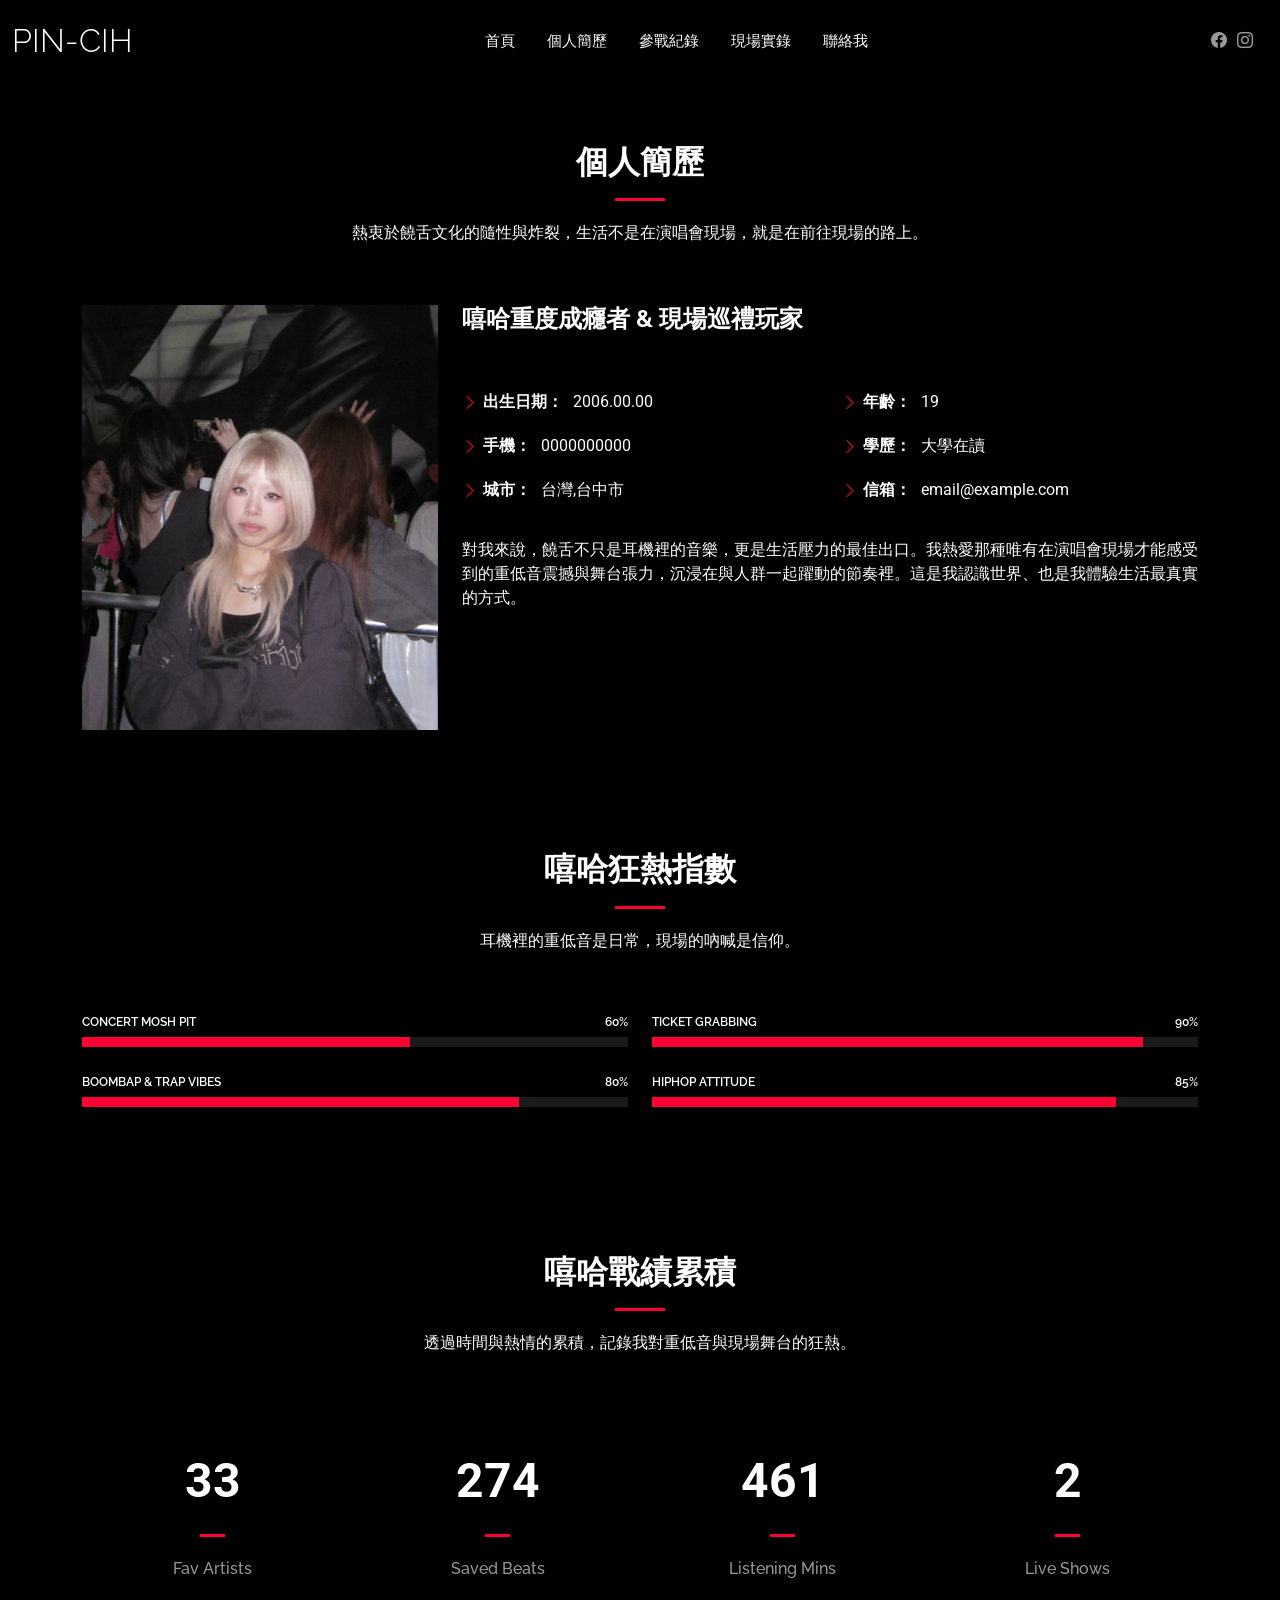
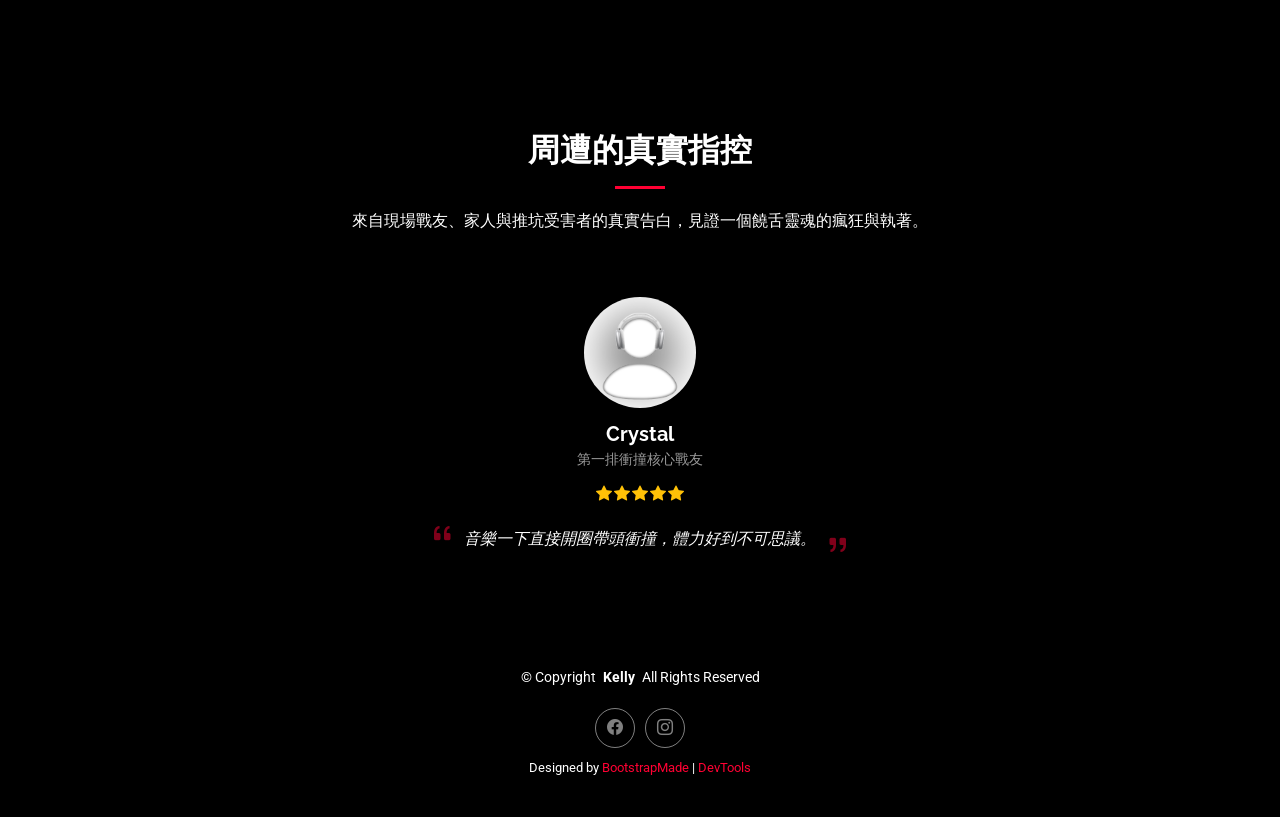
==== commit ad13a05a: "Add files via upload" ====
--- a/about.html
+++ b/about.html
@@ -244,7 +244,7 @@
             <div class="swiper-slide">
               <div class="testimonial-item">
                 <img src="assets/img/testimonials/4.jpg" class="testimonial-img" alt="">
-                <h3>阿杰</h3>
+                <h3>Crystal</h3>
                 <h4>第一排衝撞核心戰友</h4>
                 <div class="stars">
                   <i class="bi bi-star-fill"></i><i class="bi bi-star-fill"></i><i class="bi bi-star-fill"></i><i class="bi bi-star-fill"></i><i class="bi bi-star-fill"></i>
@@ -260,7 +260,7 @@
             <div class="swiper-slide">
               <div class="testimonial-item">
                 <img src="assets/img/testimonials/22.jpg" class="testimonial-img" alt="">
-                <h3>老媽</h3>
+                <h3>媽咪</h3>
                 <h4>首席出國審查官</h4>
                 <div class="stars">
                   <i class="bi bi-star-fill"></i><i class="bi bi-star-fill"></i><i class="bi bi-star-fill"></i><i class="bi bi-star-fill"></i><i class="bi bi-star-fill"></i>
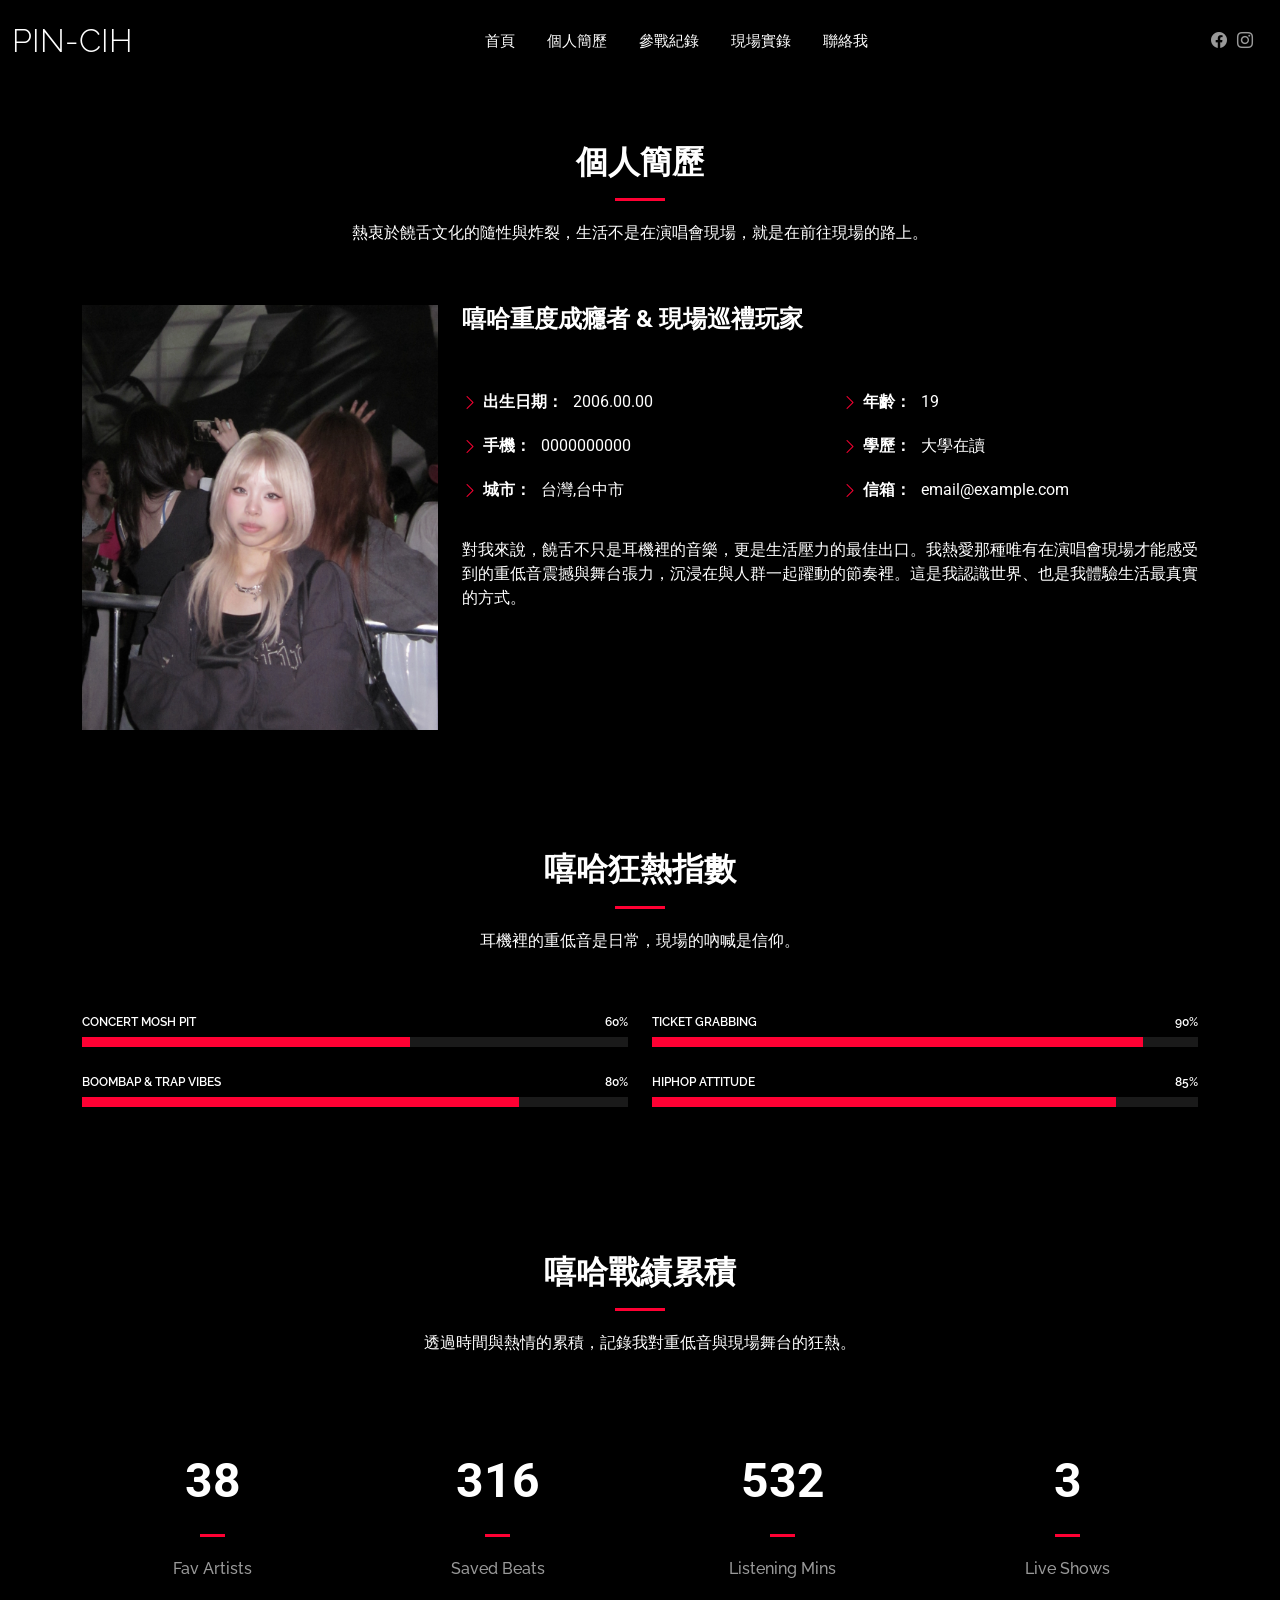
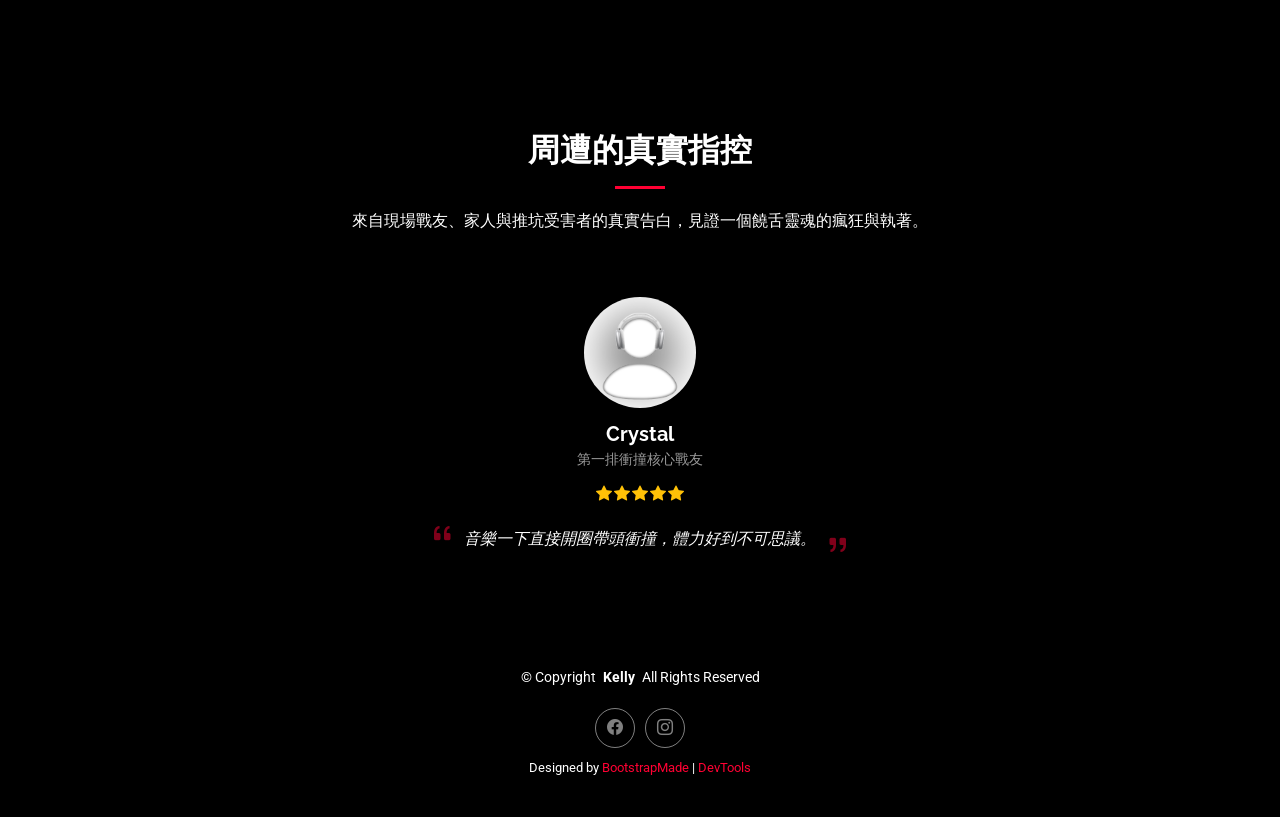
==== commit b5da4de9: "Add files via upload" ====
--- a/about.html
+++ b/about.html
@@ -4,7 +4,7 @@
 <head>
   <meta charset="utf-8">
   <meta content="width=device-width, initial-scale=1.0" name="viewport">
-  <title>About - Kelly Bootstrap Template</title>
+  <title>品慈的網站</title>
   <meta name="description" content="">
   <meta name="keywords" content="">
 
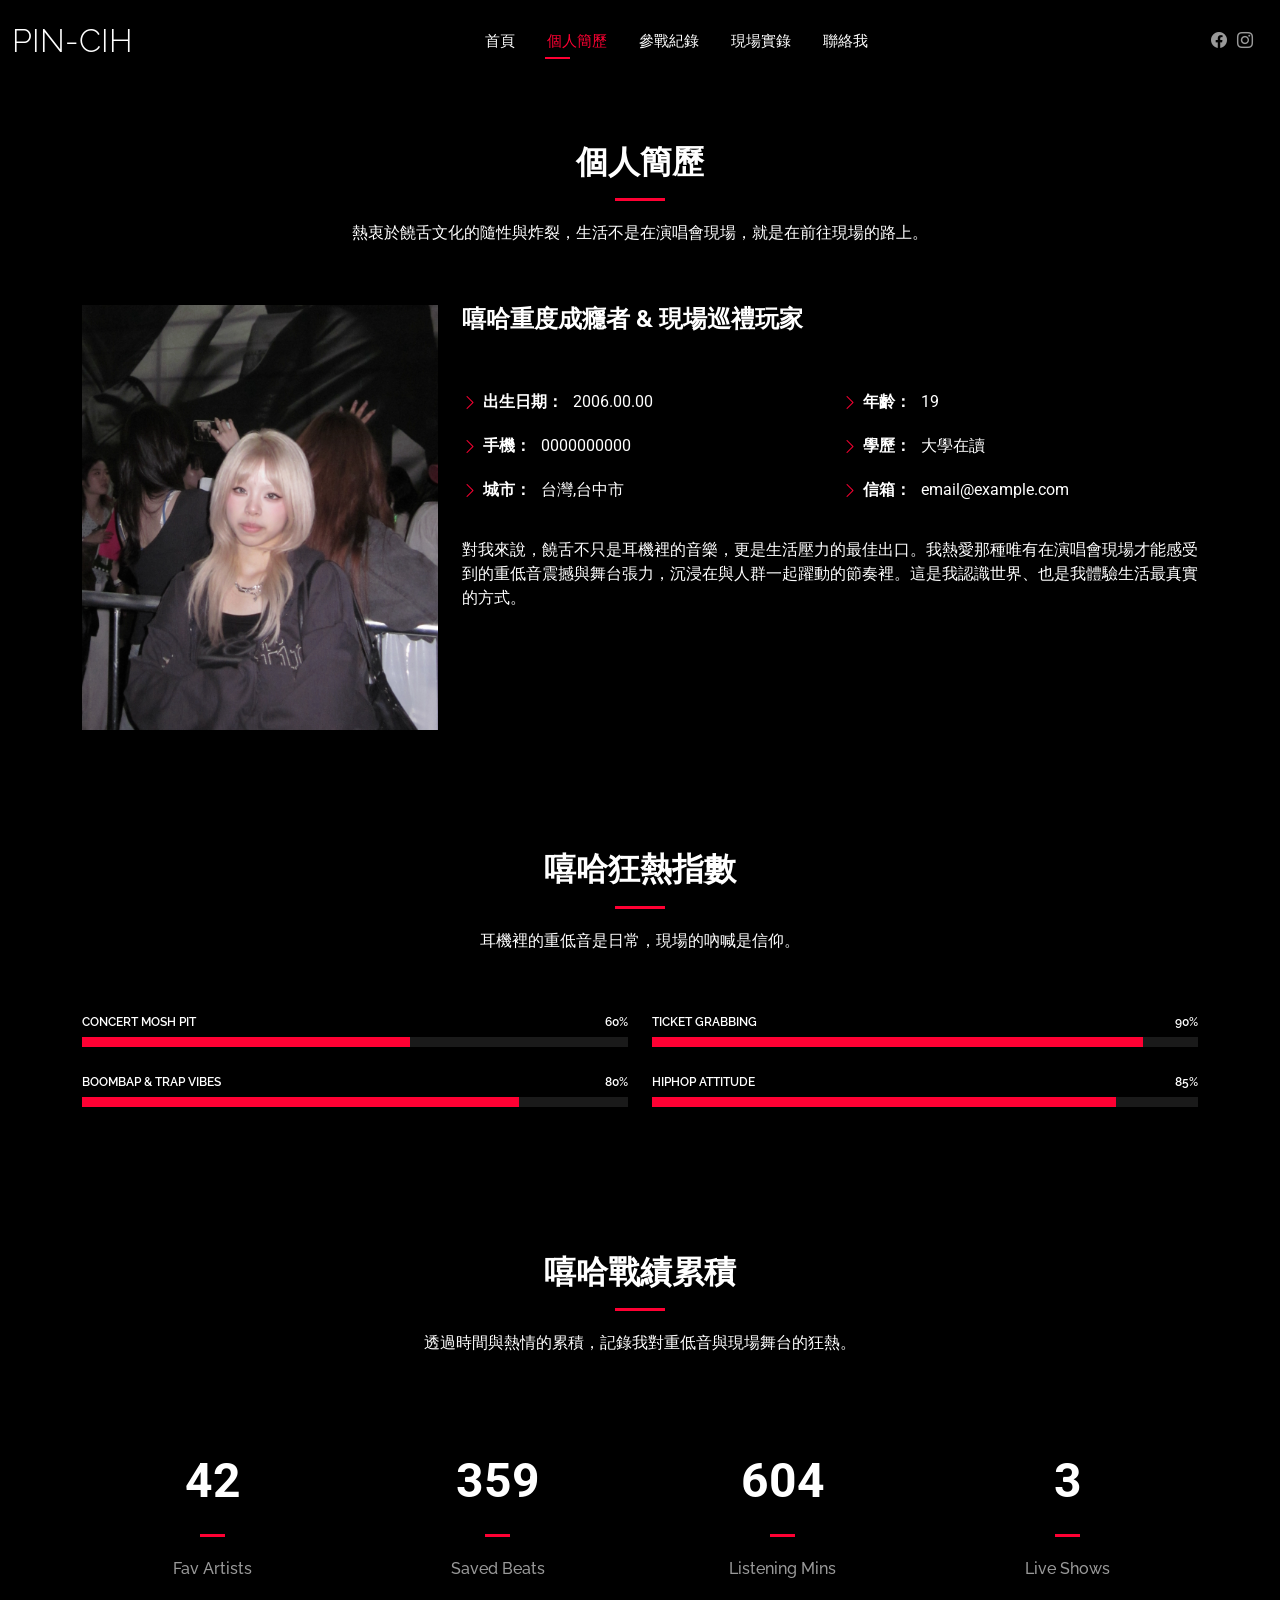
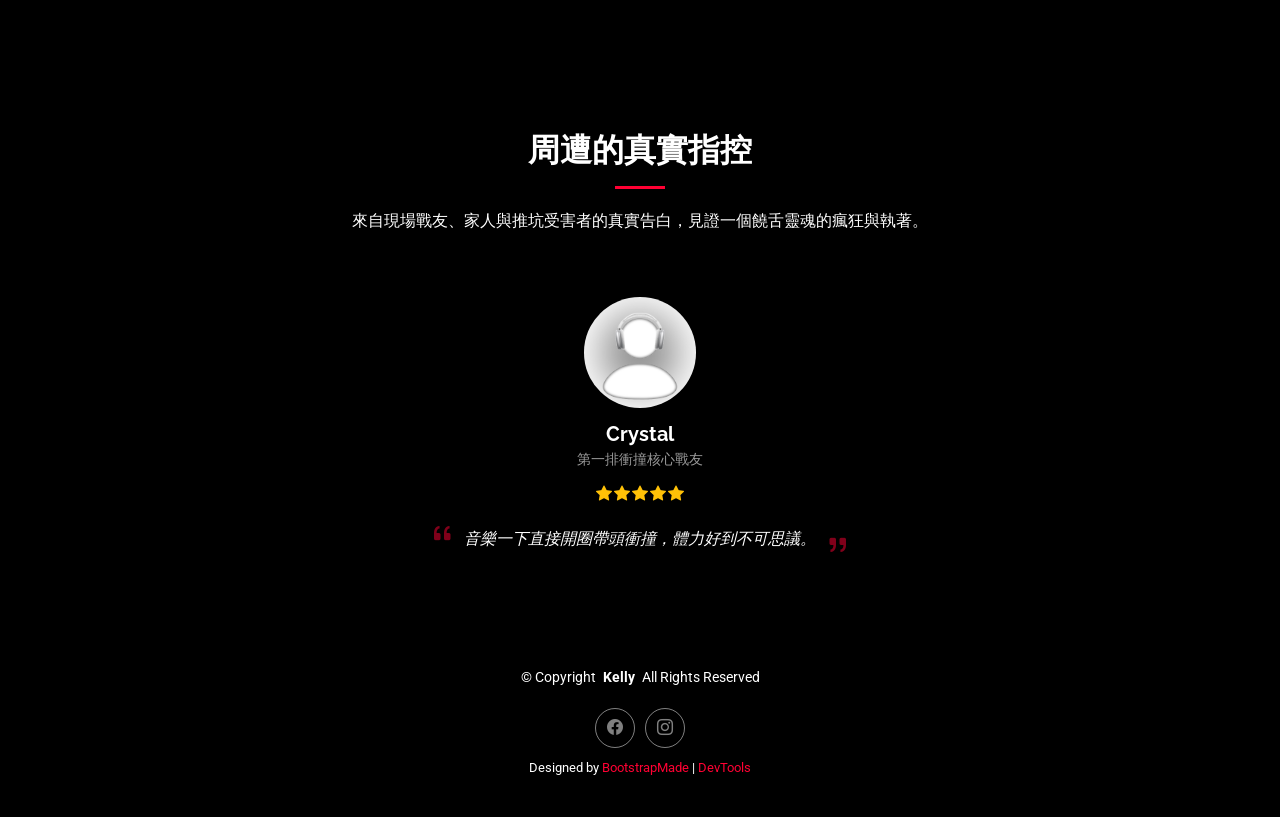
==== commit df7643d0: "Add files via upload" ====
--- a/about.html
+++ b/about.html
@@ -49,7 +49,7 @@
       <nav id="navmenu" class="navmenu">
         <ul>
           <li><a href="index.html">首頁</a></li>
-          <li><a href="about.html">個人簡歷</a></li>
+          <li><a href="about.html"class="active">個人簡歷</a></li>
           <li><a href="resume.html">參戰紀錄</a></li>
           <li><a href="portfolio.html">現場實錄 <span class="arrow"></span></a>
           <li><a href="contact.html">聯絡我</a></li>
